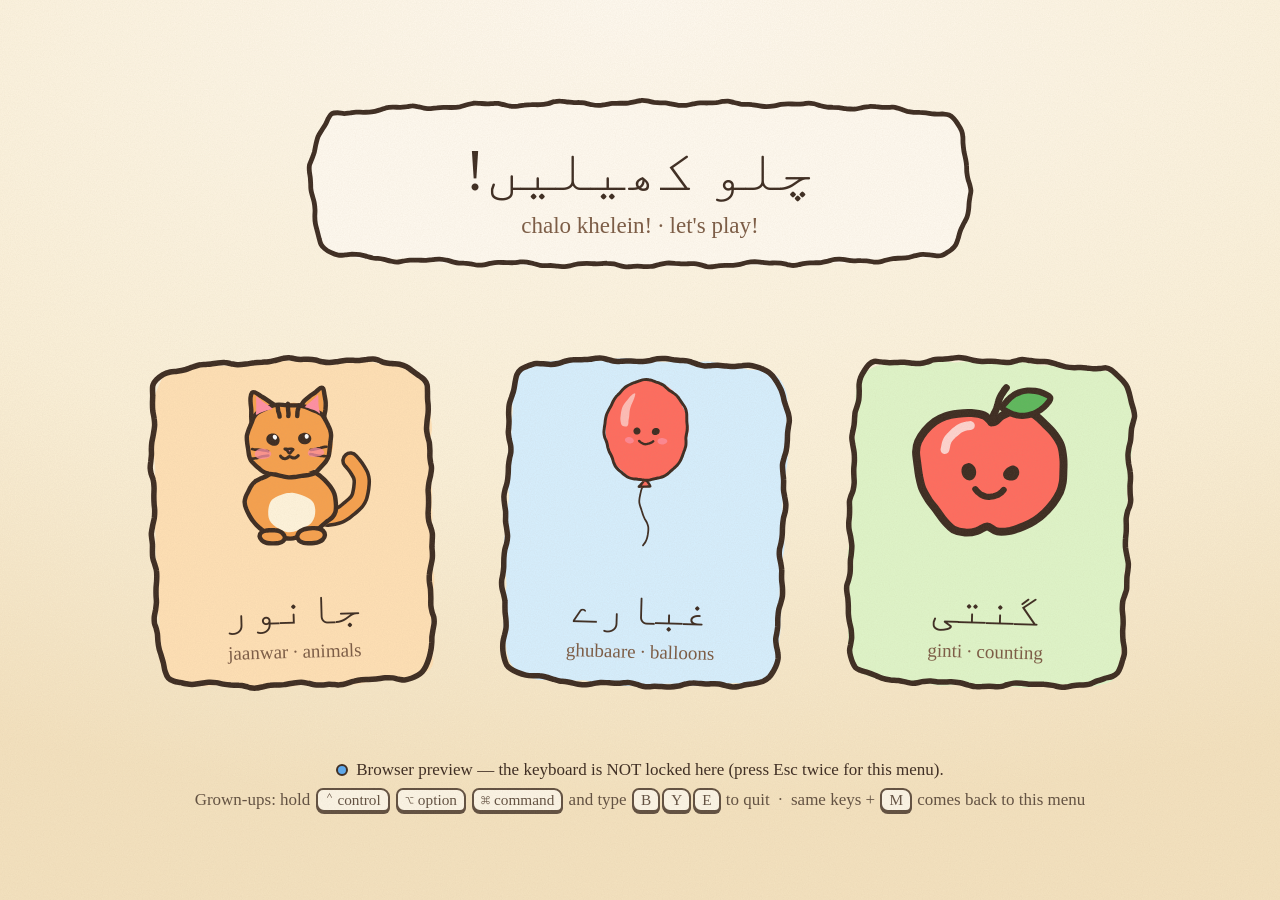
==== game/index.html @ 9db35f5f "Urdu Doodles: keyboard-mash Urdu games for toddlers Three mini-games (animals, balloons, counting) d" ====
<!doctype html>
<html lang="ur">
<head>
<meta charset="utf-8">
<meta name="viewport" content="width=device-width, initial-scale=1, user-scalable=no">
<title>Urdu Doodles</title>
<link rel="stylesheet" href="style.css">
</head>
<body data-boil="0">
  <div id="stage"></div>

  <div id="banner">
    <div class="bub"></div>
    <div class="txt">
      <div class="ur-line"><span class="num"></span><span class="ur"></span><span class="dot"></span></div>
      <div class="roman"></div>
    </div>
  </div>

  <div id="picker">
    <div class="p-title">
      <div class="bub"></div>
      <div class="p-title-txt">
        <div class="ur">چلو کھیلیں!</div>
        <div class="roman">chalo khelein! · let's play!</div>
      </div>
    </div>
    <div class="cards">
      <button class="card" data-game="animals" data-frame="card-a" data-icon="cat">
        <div class="frame"></div><div class="icon"></div>
        <div class="ur">جانور</div><div class="roman">jaanwar · animals</div>
      </button>
      <button class="card" data-game="balloons" data-frame="card-b" data-icon="balloon-red">
        <div class="frame"></div><div class="icon"></div>
        <div class="ur">غبارے</div><div class="roman">ghubaare · balloons</div>
      </button>
      <button class="card" data-game="counting" data-frame="card-c" data-icon="apple">
        <div class="frame"></div><div class="icon"></div>
        <div class="ur">گنتی</div><div class="roman">ginti · counting</div>
      </button>
    </div>
    <div class="p-foot">
      <div class="lock"><span class="lock-dot"></span><span class="lock-txt"></span></div>
      <div class="combo">Grown-ups: hold <kbd>⌃ control</kbd> <kbd>⌥ option</kbd> <kbd>⌘ command</kbd> and type <kbd>B</kbd><kbd>Y</kbd><kbd>E</kbd> to quit &nbsp;·&nbsp; same keys + <kbd>M</kbd> comes back to this menu</div>
    </div>
  </div>

  <div id="corner-hint">⌃⌥⌘ M · menu</div>

  <script src="words.js"></script>
  <script src="voice/manifest.js"></script>
  <script src="doodle-engine.js"></script>
  <script src="doodles.js"></script>
  <script src="game.js"></script>
</body>
</html>
---- game/style.css ----
:root {
  --ink: #3b2a20;
  --paper: #fbf3e2;
  --ur: "Noto Nastaliq Urdu", "Jameel Noori Nastaleeq", "Urdu Typesetting", "Geeza Pro", "Noto Naskh Arabic", "Arial Unicode MS", serif;
  --fun: "Chalkboard SE", "Noteworthy", "Comic Sans MS", "Marker Felt", "Comic Neue", cursive;
}

html, body {
  margin: 0; height: 100%; overflow: hidden;
  background: var(--paper);
  -webkit-user-select: none; user-select: none;
  -webkit-touch-callout: none;
  cursor: default;
}
* { box-sizing: border-box; }
img, svg { -webkit-user-drag: none; }

/* paper grain over everything */
body::after {
  content: ""; position: fixed; inset: 0; pointer-events: none; z-index: 90;
  background-image: url("data:image/svg+xml;utf8,<svg xmlns='http://www.w3.org/2000/svg' width='260' height='260'><filter id='n'><feTurbulence type='fractalNoise' baseFrequency='.85' numOctaves='3' stitchTiles='stitch'/><feColorMatrix values='0 0 0 0 .42  0 0 0 0 .32  0 0 0 0 .2  0 0 0 .11 0'/></filter><rect width='100%' height='100%' filter='url(%23n)'/></svg>");
}

/* boiling lines: only one of the three hand-drawn variants is visible at a time */
body[data-boil="0"] .doodle use:not(.v0),
body[data-boil="1"] .doodle use:not(.v1),
body[data-boil="2"] .doodle use:not(.v2) { display: none; }

#stage { position: fixed; inset: 0; overflow: hidden; }
#stage.scene-day   { background: radial-gradient(120% 80% at 30% 10%, #fff9ec 0%, #fbf0d8 60%, #f6e6c6 100%); }
#stage.scene-sky   { background: linear-gradient(180deg, #c9e8fa 0%, #e3f3fb 45%, #fbf3e2 85%); }
#stage.scene-night { background: linear-gradient(180deg, #1f2657 0%, #2f3672 55%, #47467e 100%); }
#stage.scene-meadow{ background: linear-gradient(180deg, #fff6e2 0%, #eef6d6 60%, #dcefc2 100%); }

.sprite { position: absolute; left: 0; top: 0; will-change: transform; pointer-events: none; }
.sprite svg, .scenery svg, .card svg, #banner svg, .p-title svg { width: 100%; height: 100%; display: block; overflow: visible; }
.scenery { position: absolute; pointer-events: none; }
.dim { filter: brightness(.5) saturate(.7); }

.twinkle { position: absolute; width: 6px; height: 6px; border-radius: 50%; background: #fff8d0; opacity: .85; }
.twinkle.off { opacity: .2; }

.floatnum {
  position: absolute; left: 0; top: 0; pointer-events: none; z-index: 60;
  font-family: var(--ur); font-weight: 700; color: #ff6b5e;
  -webkit-text-stroke: 3px var(--ink); paint-order: stroke fill;
  line-height: 1; white-space: nowrap;
}

/* ── word banner ── */
#banner {
  position: fixed; left: 50%; top: 2.2vh; z-index: 40;
  width: min(50vw, 720px); aspect-ratio: 3.6 / 1;
  transform: translateX(-50%);
  pointer-events: none; display: none;
}
#banner.on { display: block; }
#banner .bub { position: absolute; inset: 0; }
#banner .txt {
  position: absolute; inset: 4% 8% 8%;
  display: flex; flex-direction: column; align-items: center; justify-content: center;
}
#banner .ur-line { display: flex; align-items: center; gap: .35em; direction: rtl; }
#banner .ur  { font-family: var(--ur); font-size: min(4vw, 56px); line-height: 1.75; color: var(--ink); white-space: nowrap; }
#banner .num { font-family: var(--ur); font-size: min(4.6vw, 64px); line-height: 1.5; color: #e8553f; -webkit-text-stroke: 2px var(--ink); paint-order: stroke fill; }
#banner .num:empty { display: none; }
#banner .dot { width: min(3vw, 40px); height: min(3vw, 40px); border-radius: 50%; border: 4px solid var(--ink); background: var(--accent, transparent); display: none; }
#banner.has-dot .dot { display: block; }
#banner .roman { font-family: var(--fun); font-size: min(1.6vw, 22px); color: #7a5a44; margin-top: -.35em; white-space: nowrap; }

#corner-hint {
  position: fixed; right: 14px; bottom: 10px; z-index: 45;
  font-family: var(--fun); font-size: 12px; color: var(--ink); opacity: .25;
  pointer-events: none; display: none;
}
body.in-game #corner-hint { display: block; }

/* ── game picker ── */
#picker {
  position: fixed; inset: 0; z-index: 50;
  display: flex; flex-direction: column; align-items: center; justify-content: space-evenly;
  background: radial-gradient(120% 90% at 50% 0%, #fffaf0 0%, #fbf0d8 60%, #f4e2bf 100%);
  padding: 2vh 3vw;
}
#picker.hidden { display: none; }
.p-title { position: relative; width: min(54vw, 720px); aspect-ratio: 3.6 / 1; }
.p-title .bub { position: absolute; inset: 0; }
.p-title-txt { position: absolute; inset: 6% 8% 10%; display: flex; flex-direction: column; align-items: center; justify-content: center; }
.p-title .ur { font-family: var(--ur); font-size: min(4.6vw, 64px); line-height: 1.7; color: var(--ink); direction: rtl; }
.p-title .roman { font-family: var(--fun); font-size: min(1.8vw, 24px); color: #7a5a44; margin-top: -.4em; }

.cards { display: flex; gap: 3.5vw; align-items: center; justify-content: center; }
.card {
  position: relative; width: min(24vw, 300px); aspect-ratio: 300 / 340;
  border: 0; background: none; padding: 0; cursor: pointer;
  display: flex; flex-direction: column; align-items: center; justify-content: flex-end;
  transform-origin: 50% 90%; font: inherit; color: inherit;
}
.card:focus { outline: none; }
.card .frame { position: absolute; inset: 0; }
.card .icon { position: absolute; left: 18%; right: 18%; top: 6%; height: 52%; }
.card .ur { position: relative; font-family: var(--ur); font-size: min(3.6vw, 48px); line-height: 1.8; color: var(--ink); }
.card .roman { position: relative; font-family: var(--fun); font-size: min(1.5vw, 19px); color: #7a5a44; margin: -.5em 0 9%; }

.p-foot { display: flex; flex-direction: column; align-items: center; gap: 8px; font-family: var(--fun); color: var(--ink); text-align: center; }
.p-foot .combo { font-size: min(1.4vw, 17px); opacity: .8; }
.p-foot kbd {
  display: inline-block; font-family: var(--fun); font-size: .9em; padding: 1px 7px; margin: 0 1px;
  border: 2px solid var(--ink); border-radius: 7px 9px 6px 8px; background: #fffaf0;
  box-shadow: 0 2px 0 var(--ink);
}
.lock { display: flex; align-items: center; gap: 8px; font-size: min(1.4vw, 17px); }
.lock-dot { width: 12px; height: 12px; border-radius: 50%; border: 2px solid var(--ink); background: #ccc; }
.lock.full .lock-dot { background: #6cc66a; }
.lock.partial .lock-dot { background: #ffb23e; }
.lock.browser .lock-dot { background: #5aa9f0; }
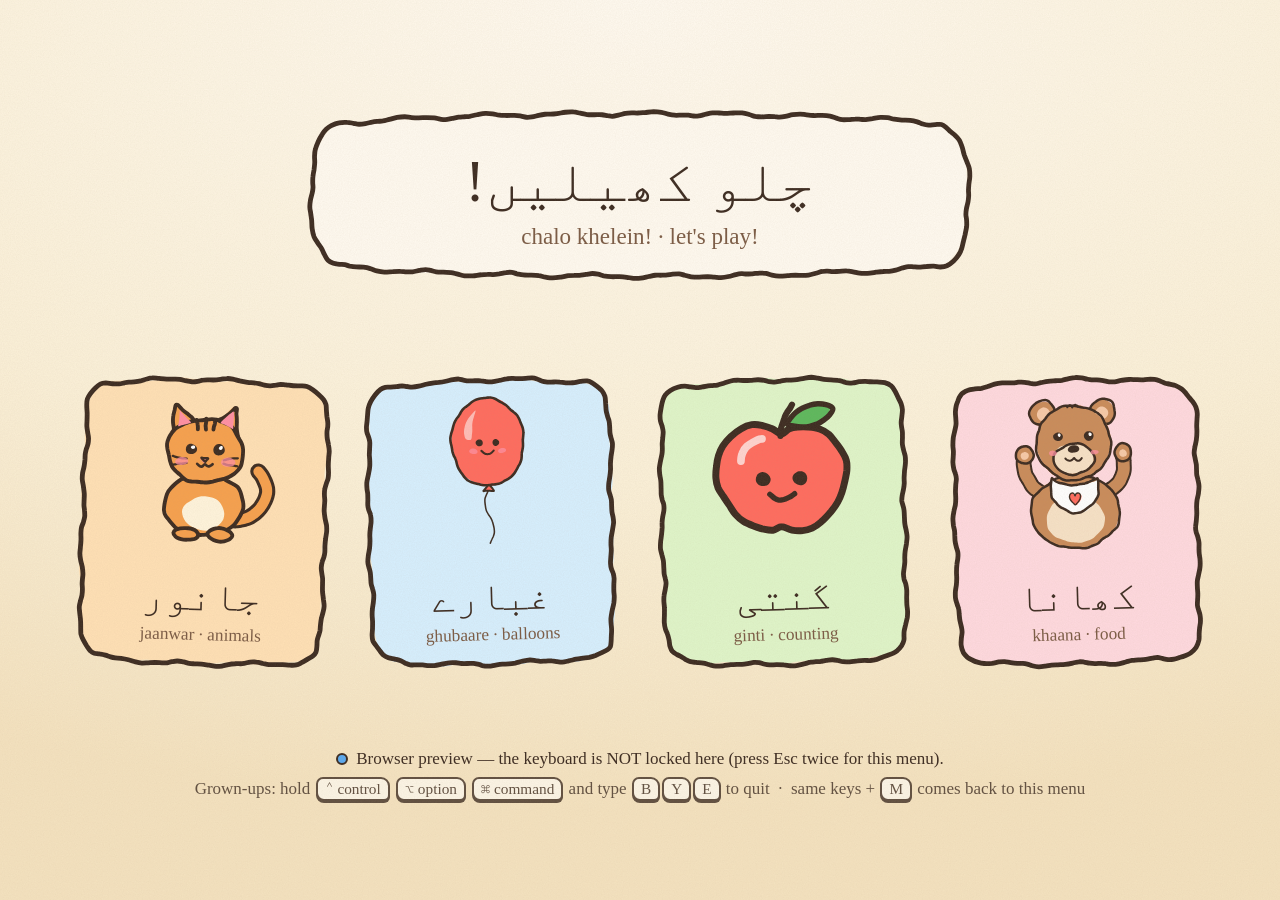
==== commit 6b16d1bb: "Add Khaana food game A hungry doodle bear eats Pakistani and everyday foods (roti, naan, double roti" ====
--- a/game/index.html
+++ b/game/index.html
@@ -38,6 +38,10 @@
         <div class="frame"></div><div class="icon"></div>
         <div class="ur">گنتی</div><div class="roman">ginti · counting</div>
       </button>
+      <button class="card" data-game="food" data-frame="card-d" data-icon="bear">
+        <div class="frame"></div><div class="icon"></div>
+        <div class="ur">کھانا</div><div class="roman">khaana · food</div>
+      </button>
     </div>
     <div class="p-foot">
       <div class="lock"><span class="lock-dot"></span><span class="lock-txt"></span></div>
@@ -51,6 +55,7 @@
   <script src="voice/manifest.js"></script>
   <script src="doodle-engine.js"></script>
   <script src="doodles.js"></script>
+  <script src="doodles-food.js"></script>
   <script src="game.js"></script>
 </body>
 </html>
--- a/game/style.css
+++ b/game/style.css
@@ -30,6 +30,7 @@
 #stage.scene-day   { background: radial-gradient(120% 80% at 30% 10%, #fff9ec 0%, #fbf0d8 60%, #f6e6c6 100%); }
 #stage.scene-sky   { background: linear-gradient(180deg, #c9e8fa 0%, #e3f3fb 45%, #fbf3e2 85%); }
 #stage.scene-night { background: linear-gradient(180deg, #1f2657 0%, #2f3672 55%, #47467e 100%); }
+#stage.scene-kitchen { background: repeating-linear-gradient(90deg, #ffe9cf 0 70px, #ffe2c2 70px 140px); }
 #stage.scene-meadow{ background: linear-gradient(180deg, #fff6e2 0%, #eef6d6 60%, #dcefc2 100%); }
 
 .sprite { position: absolute; left: 0; top: 0; will-change: transform; pointer-events: none; }
@@ -89,9 +90,9 @@
 .p-title .ur { font-family: var(--ur); font-size: min(4.6vw, 64px); line-height: 1.7; color: var(--ink); direction: rtl; }
 .p-title .roman { font-family: var(--fun); font-size: min(1.8vw, 24px); color: #7a5a44; margin-top: -.4em; }
 
-.cards { display: flex; gap: 3.5vw; align-items: center; justify-content: center; }
+.cards { display: flex; gap: 2.4vw; align-items: center; justify-content: center; }
 .card {
-  position: relative; width: min(24vw, 300px); aspect-ratio: 300 / 340;
+  position: relative; width: min(20.5vw, 270px); aspect-ratio: 300 / 340;
   border: 0; background: none; padding: 0; cursor: pointer;
   display: flex; flex-direction: column; align-items: center; justify-content: flex-end;
   transform-origin: 50% 90%; font: inherit; color: inherit;
@@ -99,8 +100,8 @@
 .card:focus { outline: none; }
 .card .frame { position: absolute; inset: 0; }
 .card .icon { position: absolute; left: 18%; right: 18%; top: 6%; height: 52%; }
-.card .ur { position: relative; font-family: var(--ur); font-size: min(3.6vw, 48px); line-height: 1.8; color: var(--ink); }
-.card .roman { position: relative; font-family: var(--fun); font-size: min(1.5vw, 19px); color: #7a5a44; margin: -.5em 0 9%; }
+.card .ur { position: relative; font-family: var(--ur); font-size: min(3.1vw, 44px); line-height: 1.8; color: var(--ink); }
+.card .roman { position: relative; font-family: var(--fun); font-size: min(1.35vw, 18px); color: #7a5a44; margin: -.5em 0 9%; }
 
 .p-foot { display: flex; flex-direction: column; align-items: center; gap: 8px; font-family: var(--fun); color: var(--ink); text-align: center; }
 .p-foot .combo { font-size: min(1.4vw, 17px); opacity: .8; }
